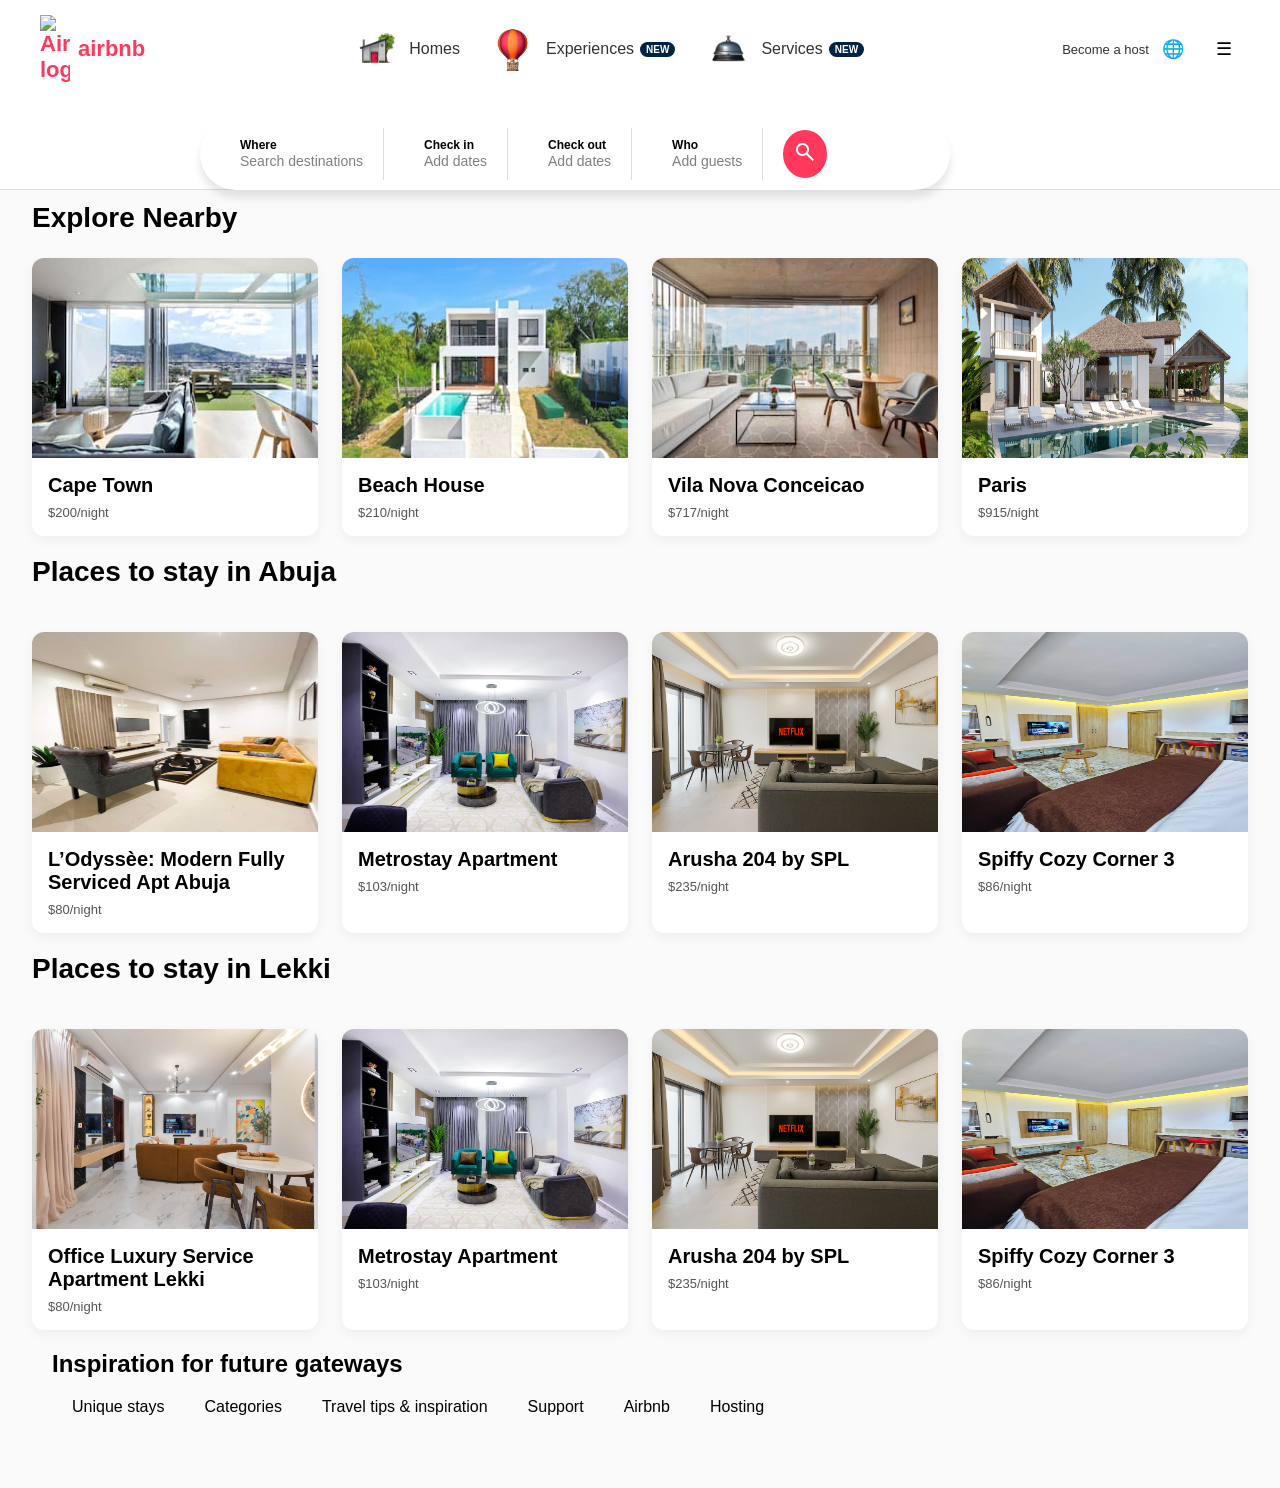
==== index.html @ 518964f1 "assignment" ====
<!DOCTYPE html>
<html>
    <head>
        <title>Explore - Airbnb</title>
        <link rel="stylesheet" href="airbnb.css" />
        <link rel="stylesheet" href="https://fonts.googleapis.com/css2?family=Material+Symbols+Outlined:opsz,wght,FILL,GRAD@24,400,0,0&icon_names=search" />
    </head>

    <body>
        <header>
            <nav class="navbar">
          <div class="logo">
             <img src="https://cdn-icons-png.flaticon.com/512/2111/2111320.png" alt="Airbnb logo">
            airbnb
            </div> 
        <div class="nav-links">
            <a href="#"><img src="home.png"> Homes</a>
            <a href="#"><img src="ballon.png">Experiences <span class="new">NEW</span></a>
            <a href="#"><img src="bell.png">Services<span class="new">NEW</span></a>
    </div>
    <div class="nav-right">
      <p>Become a host</p>
      <button>🌐</button>
      </div>
      
      <div class="dropdown"></div>
      <button class="dropdown-button">☰
      
        <div class="drop-down">
            <a href="support.html">Help center</a>
            <hr>
            <a href="#">
                <span class="highlight">Become a host
                    <img src="home.png">
                </span>
                <small>It's easy to start hosting and earn extra income.</small>
            </a>
            <hr>
            <a href="#">Refer a Host</a>
            <a href="#">Find a co-host</a>
            <a href="#">Gift cards</a>
            <hr>
            <a href="login.html">Log in or Sign up</a>
        </div>
        </button>
        </div>
    
     </nav>
        

        <div class="search-bar">
  <div class="search-item">
     <strong>Where</strong>
        <span>Search destinations</span>
  </div>
  <div class="search-item">
     <strong>Check in</strong>
        <span>Add dates</span>
  </div>
  <div class="search-item">
     <strong>Check out</strong>
        <span>Add dates</span>
  </div>
  <div class="search-item">
     <strong>Who</strong>
        <span>Add guests</span>
    </div>
    <button class="search-btn"><span class="material-symbols-outlined">search</span></button>
    </div>
    </header>
    

        <main>
            <h1>Explore Nearby</h1>
            <div class="grid">
                <div class="card">
                    <img src="capetown.jpg" alt="Listing">
                    <div class="card-content">
                        <h2>Cape Town</h2>
                        <p>$200/night</p>
                    </div>
                </div>

                    <div class="card">
                        <img src="cabarete.jpeg" alt="Listing">
                        <div class="card-content">
                            <h2>Beach House</h2>
                            <p>$210/night</p>
                        </div>
                    </div>

                        <div class="card">
                            <img src="vilanova.jpg" alt="Listing">
                            <div class="card-content">
                                <h2>Vila Nova Conceicao</h2>
                                <p>$717/night</p>
                            </div>
                        </div>

                        <div class="card">
                    <img src="paris.jpeg" alt="Listing">
                    <div class="card-content">
                        <h2>Paris</h2>
                        <p>$915/night</p>
                    </div>
                    </div>

                </div>

                <h1>Places to stay in Abuja</h1>
                <div class="abj">
                    <div class="card">
                    <img src="abuja1.jpeg" alt="Listing">
                    <div class="card-content">
                         <h2>L’Odyssèe: Modern Fully Serviced Apt Abuja</h2>
                        <p>$80/night</p>
                </div>
                </div>

                 <div class="card">
                    <img src="abuja2.jpeg" alt="Listing">
                    <div class="card-content">
                         <h2>Metrostay Apartment</h2>
                        <p>$103/night</p>
                </div>
                </div>

                <div class="card">
                    <img src="abuja3.png" alt="Listing">
                    <div class="card-content">
                         <h2>Arusha 204 by SPL </h2>
                        <p>$235/night</p>
                </div>
                </div>

                <div class="card">
                    <img src="abuja4.jpeg" alt="Listing">
                    <div class="card-content">
                         <h2>Spiffy Cozy Corner 3</h2>
                        <p>$86/night</p>
                </div>
                </div>
                </div>

                <h1>Places to stay in Lekki</h1>
                <div class="lag">
                    <div class="card">
                    <img src="lagos1.jpeg" alt="Listing">
                    <div class="card-content">
                         <h2>Office Luxury Service Apartment Lekki</h2>
                        <p>$80/night</p>
                </div>
                </div>

                 <div class="card">
                    <img src="abuja2.jpeg" alt="Listing">
                    <div class="card-content">
                         <h2>Metrostay Apartment</h2>
                        <p>$103/night</p>
                </div>
                </div>

                <div class="card">
                    <img src="abuja3.png" alt="Listing">
                    <div class="card-content">
                         <h2>Arusha 204 by SPL </h2>
                        <p>$235/night</p>
                </div>
                </div>

                <div class="card">
                    <img src="abuja4.jpeg" alt="Listing">
                    <div class="card-content">
                         <h2>Spiffy Cozy Corner 3</h2>
                        <p>$86/night</p>
                </div>
                </div>
                </div>
            

            <div class="footer">

            <h2>Inspiration for future gateways</h2>

                <div class="tabs">
                    <div class="tab">
                    <a href="#">Unique stays</a>
                <div class="listing-grid unique">
                    <div class="listing-item">
                      <h3>Cabins</h3>
                      <p>United States</p>
                    </div>
                    <div class="listing-item">
                      <h3>Treehouses</h3>
                      <p>United States</p>
                    </div>
                    <div class="listing-item">
                      <h3>Glamping</h3>
                      <p>United States</p>
                    </div>
                    <div class="listing-item">
                        <h3>Tinyhouses</h3>
                        <p>United States</p>
                    </div>
                    <div class="listing-item">
                        <h3>Beach Houses</h3>
                        <p>United States</p>
                    </div>
                    <div class="listing-item">
                        <h3>Campers and RVs</h3>
                        <p>United States</p>
                    </div>
                    <div class="listing-item">
                        <h3>Lakehouses</h3>
                        <p>United States</p>
                    </div>
                    <div class="listing-item">
                        <h3>Yurt Rentals</h3>
                        <p>United States</p>
                    </div>
                    <div class="listing-item">
                        <h3>Yurt Rentals</h3>
                        <p>United Kingdom</p>
                    </div>
                    <div class="listing-item">
                        <h3>Castle Rentals</h3>
                        <p>United States</p>
                    </div>
                    <div class="listing-item">
                        <h3>Houseboats</h3>
                        <p>United States</p>
                    </div>
                    <div class="listing-item">
                        <h3>Holiday Caravans</h3>
                        <p>United Kingdom</p>
                    </div>
                    <div class="listing-item">
                        <h3>Private Island Rentals</h3>
                        <p>United States</p>
                    </div>
                    <div class="listing-item">
                        <h3>Farm Houses</h3>
                        <p>United States</p>
                    </div>
                    <div class="listing-item">
                        <h3>Farm Cottages</h3>
                        <p>United Kingdom</p>
                    </div>
                    <div class="listing-item">
                        <h3>Cabin Rentals</h3>
                        <p>Australia</p>
                    </div>
                    <div class="listing-item">
                        <h3>Luxury Cabins</h3>
                        <p>United Kingdom</p>
                    </div>
                    <div class="listing-item">
                        <h3>Luxury Cabins</h3>
                        <p>United States</p>
                    </div>
                   
                </div>
            </div>

             <div class="tab">
                    <a href="#">Categories</a>
                <div class="listing-grid categories">
                    <div class="listing-item">
                      <h3>Amzing pools</h3>
                    </div>
                    <div class="listing-item">
                      <h3>Arctic</h3>
                    </div>
                    <div class="listing-item">
                      <h3>Camping</h3>
                    </div>
                    <div class="listing-item">
                        <h3>Campers</h3>
                    </div>
                    <div class="listing-item">
                        <h3>Castles</h3>
                    </div>
                    <div class="listing-item">
                        <h3>Containers</h3>
                    </div>
                    <div class="listing-item">
                        <h3>Countryside</h3>
                    </div>
                    <div class="listing-item">
                        <h3>Design</h3>
                    </div>
                    <div class="listing-item">
                        <h3>Earth homes</h3>
                    </div>
                    <div class="listing-item">
                        <h3>Farms</h3>
                    </div>
                    <div class="listing-item">
                        <h3>National parks</h3>
                    </div>
                    <div class="listing-item">
                        <h3>Vineyards</h3>
                    </div>
                    <div class="listing-item">
                        <h3>OMG!</h3>
                    </div>
                    <div class="listing-item">
                        <h3>Tiny homes</h3>
                    </div>
                    <div class="listing-item">
                        <h3>Towers</h3>
                    </div>
                    <div class="listing-item">
                        <h3>Windmills</h3>
                    </div>
                    <div class="listing-item">
                        <h3>Luxe</h3>
                    </div>
                </div>
            </div>

            <div class="tab">
                    <a href="#">Travel tips & inspiration</a>
                <div class="listing-grid transport">
                    <div class="listing-item">
                      <h3>Family travel hub</h3>
                      <p>Tips and inspiration</p>
                    </div>
                    <div class="listing-item">
                      <h3>Family budget travel</h3>
                      <p>Get there for less</p>
                    </div>
                    <div class="listing-item">
                      <h3>Vacation ideas for any budget</h3>
                      <p>Make it special without making it spendy</p>
                    </div>
                    <div class="listing-item">
                        <h3>Travel Europe on a budget</h3>
                        <p>How to take the kids to Europe for less</p>
                    </div>
                    <div class="listing-item">
                        <h3>Outdoor adventure</h3>
                        <p>Explore nature with the family</p>
                    </div>
                    <div class="listing-item">
                        <h3>Bucket list national parks</h3>
                        <p>Must-see parks for family travel</p>
                    </div>
                    <div class="listing-item">
                        <h3>Kid-friendly state parks</h3>
                        <p>Check out these family-friendly hikes</p>
                    </div>
                </div>
            </div>
            
            <div class="tab">
                <a href="#">Support</a>
                <div class="listing-grid">
            <div class="listing-item">
                  <a href="support.html" target="_blank" class="help">Help center</a>
                    <p>Air cover</p>
                    <p>Anti-discrimination</p>
                    <p>Disability support</p>
                    <p>Cancellation options</p>
                    <p>Report neighborhood concern</p>
            </div>
            </div>
            </div>

            <div class="tab">
                <a href="#">Airbnb</a>
                <div class="listing-grid">
            <div class="listing-item">
                    <p>Help center</p>
                    <p>Airbnb your home</p>
                    <p>Aircover for hosts</p>
                    <p>Hosting rescourses</p>
                    <p>Community forum</p>
                    <p>Hosting responsibility</p>
                    <p>Airbnb-friendly apatments</p>
                    <p>Join a free Hosting class</p>
            </div>
            </div>
            </div>

            <div class="tab">
                <a href="#">Hosting</a>
                <div class="listing-grid">
            <div class="listing-item">
                    <p>Newsroom</p>
                    <p>New features</p>
                    <p>Careers</p>
                    <p>Investors</p>
                    <p>Gift cards</p>
            </div>
            </div>
            </div>

            </div>
            
             
            </div>            
        </main>
    </body>
</html>
---- airbnb.css ----
* {
    margin: 0;
    padding: 0;
    box-sizing: border-box;
    font-family: Arial, sans-serif;
  }
  
  body {
    background-color: #fafafa;
  }
 
    .divider {
      height: 40px;
      width: 1px;
      background-color: #ccc;
    }
    p {
      color: #333;
      font-size: small;
    }
    

  
  
  header {
    background-color: white;
    height: 190px;
    border-bottom: 1px solid #ddd;
    /* top: 0;
    left: 0;
    right: 0;
    height: 55px;
    box-shadow: 0 2px 4px rgba(0, 0, 0, 0.1); */
  }
   .navbar {
      display: flex;
      justify-content: space-between;
      align-items: center;
      padding: 15px 40px;
    }
  .nav-links {
      display: flex;
      align-items: center;
      gap: 30px;
      margin-left: 200px;
    }
    .nav-links img{
      width: 50px;
      height: 50px;
      object-fit: contain;
    }
    .nav-links a {
      text-decoration: none;
      color: #333;
      font-size: 16px;
      display: flex;
      align-items: center;
      gap: 6px;
      font-weight: 500;
    }
    .nav-links a .new {
      background: #002244;
      color: white;
      font-size: 10px;
      font-weight: bold;
      padding: 2px 6px;
      border-radius: 10px;
    }
     .nav-right {
      display: flex;
      font-size: 20px;
      color: #555;
      align-items: center;
      gap: 5px;
      margin-left: 190px;
    }
     .nav-right button {
      border: none;
      background: none;
      cursor: pointer;
      padding: 8px;
      border-radius: 50%;
      font-size: 18px;
    }

    .nav-right button:hover {
      background: #f5f5f5;
    }
    .dropdown-button:hover {
      background: #f5f5f5;
    }
    .dropdown-button {
      border: none;
      background: none;
      cursor: pointer;
      padding: 8px;
      border-radius: 50%;
      font-size: 18px;
    }
    .drop-down{
      display: none;
      position: absolute;
      right: 30px;
      top: 57px;
      background: white;
      min-width: 240px;
      box-shadow: 0px 4px 12px rgba(0, 0, 0, 0.1);
      border-radius: 15px;
      padding: 10px 0;
    }
    .drop-down a {
      display: block;
      padding: 10px 16px;
      text-decoration: none;
      color: #333;
      font-size: 14px;
    }
    /* .drop-down hr{
      border: none;
      border-top: 1px solid white;
      margin: 8px 0;
    } */
    .dropdown-button:hover .drop-down{
      display: block;
    }
    .highlight img {
      width: 30px;
      height: 30px;
      object-fit: cover;
    }
    .highlight{
      display: inline-flex;
      align-items: center;
      gap: 6px;
      font-weight: bold;
    }
    .drop-down .highlight{
      font-weight: bold;
    }
    .drop-down small{
      display: block;
      color: #777;
      font-size: 12px;
    }

    .logo {
      display: flex;
      align-items: center;
      gap: 8px;
      font-size: 22px;
      font-weight: bold;
      color: #ff385c;
    }

  .logo img {
      width: 30px;
    }
  
  .search-bar {
  display: flex;
  align-items: center;
  width: 750px;
  margin-top: 20px;
  margin-left: 200px;
  background-color: white;
  border-radius: 50px;
  box-shadow: 0 8px 8px rgba(0, 0, 0, 0.1);
  padding: 10px 20px;
  gap: 20px;
  /* position: fixed;
  top: 30px;
  left: 250px;
  right: 500px; */
}

.search-item {
  padding: 10px 20px;
  border-right: 1px solid #ddd;
  cursor: pointer;
  transition: background 0.2s, box-shadow 0.2s;
}


.search-item:hover {
  background: #f7f7f7;
  box-shadow: inset 0 0 5px rgba(0,0,0,0.05);
  border-radius: 30px;
}

.search-item strong {
  display: block;
  font-size: 12px;
}

.search-item span {
  font-size: 14px;
  color: gray;
}

.search-btn {
  background: #ff385c;
  border: none;
  color: white;
  font-size: 16px;
  padding: 10px;
  border-radius: 50%;
  cursor: pointer;
  transition: background 0.2s;
}

.search-btn:hover {
  background: #e00040;
}



  
  main {
    padding: 2rem;
    margin-top: -40px;
  }
  
  h1 {
    margin-bottom: 1.5rem;
    font-size: 1.75rem;
  }
  
  .grid {
    display: grid;
    grid-template-columns: repeat(auto-fit, minmax(280px, 1fr));
    gap: 1.5rem;
  }

  .abj {
    display: grid;
    grid-template-columns: repeat(auto-fit, minmax(280px, 1fr));
    gap: 1.5rem;
    padding-top: 20px;
  }
  .lag {
    display: grid;
    grid-template-columns: repeat(auto-fit, minmax(280px, 1fr));
    gap: 1.5rem;
    padding-top: 20px;
  }
  
  .card {
    background-color: white;
    border-radius: 12px;
    overflow: hidden;
    box-shadow: 0 4px 12px rgba(0,0,0,0.05);
    transition: transform 0.2s;
  }
  
  .card:hover {
    transform: translateY(-5px);
  }
  
  .card img {
    width: 100%;
    height: 200px;
    display: block;
  }
  
  .card-content {
    padding: 1rem;
  }
  
  .card-content h2 {
    font-size: 1.25rem;
    margin-bottom: 0.5rem;
  }
  
  .card-content p {
    color: #555;
  }.listing-grid {
    display: grid;
    /* grid-template-columns: repeat(auto-fill, minmax(180px, 1fr)); */
    grid-template-columns: repeat(6, 1fr);
    position: absolute;
    gap: 24px;
    padding-top: 20px;
  }
  
  .listing-item h3 {
    font-size: 15px;
    margin: 0;
    font-weight: 600;
  }
  
  .listing-item p {
    font-size: 13px;
    color: #555;
    margin: 4px 0 0;
  }
  .listing-item:hover {
    color: #555;
    cursor: pointer;
  }
  .tab {
    padding: 20px;
  }
  .tab a {
    text-decoration: none;
    color: black;
  }
  .listing-grid{
    display: none;
    position: absolute;
    /* left:-20%; */
  }
  .tab:hover .listing-grid{
    display: grid;
  }
  .tabs {
    display: flex;
    position: relative;
  }
.unique{
  left:-0.6%
}
.categories{
  left:-1%
}
.transport{
  left:-1%
}

h1 {
  padding-top: 20px;
}
.footer {
  padding: 20px;
}
.help{
  text-decoration: none;
  color: #555;
  font-size: 13px;
}
.help:hover {
  text-decoration: underline;
}
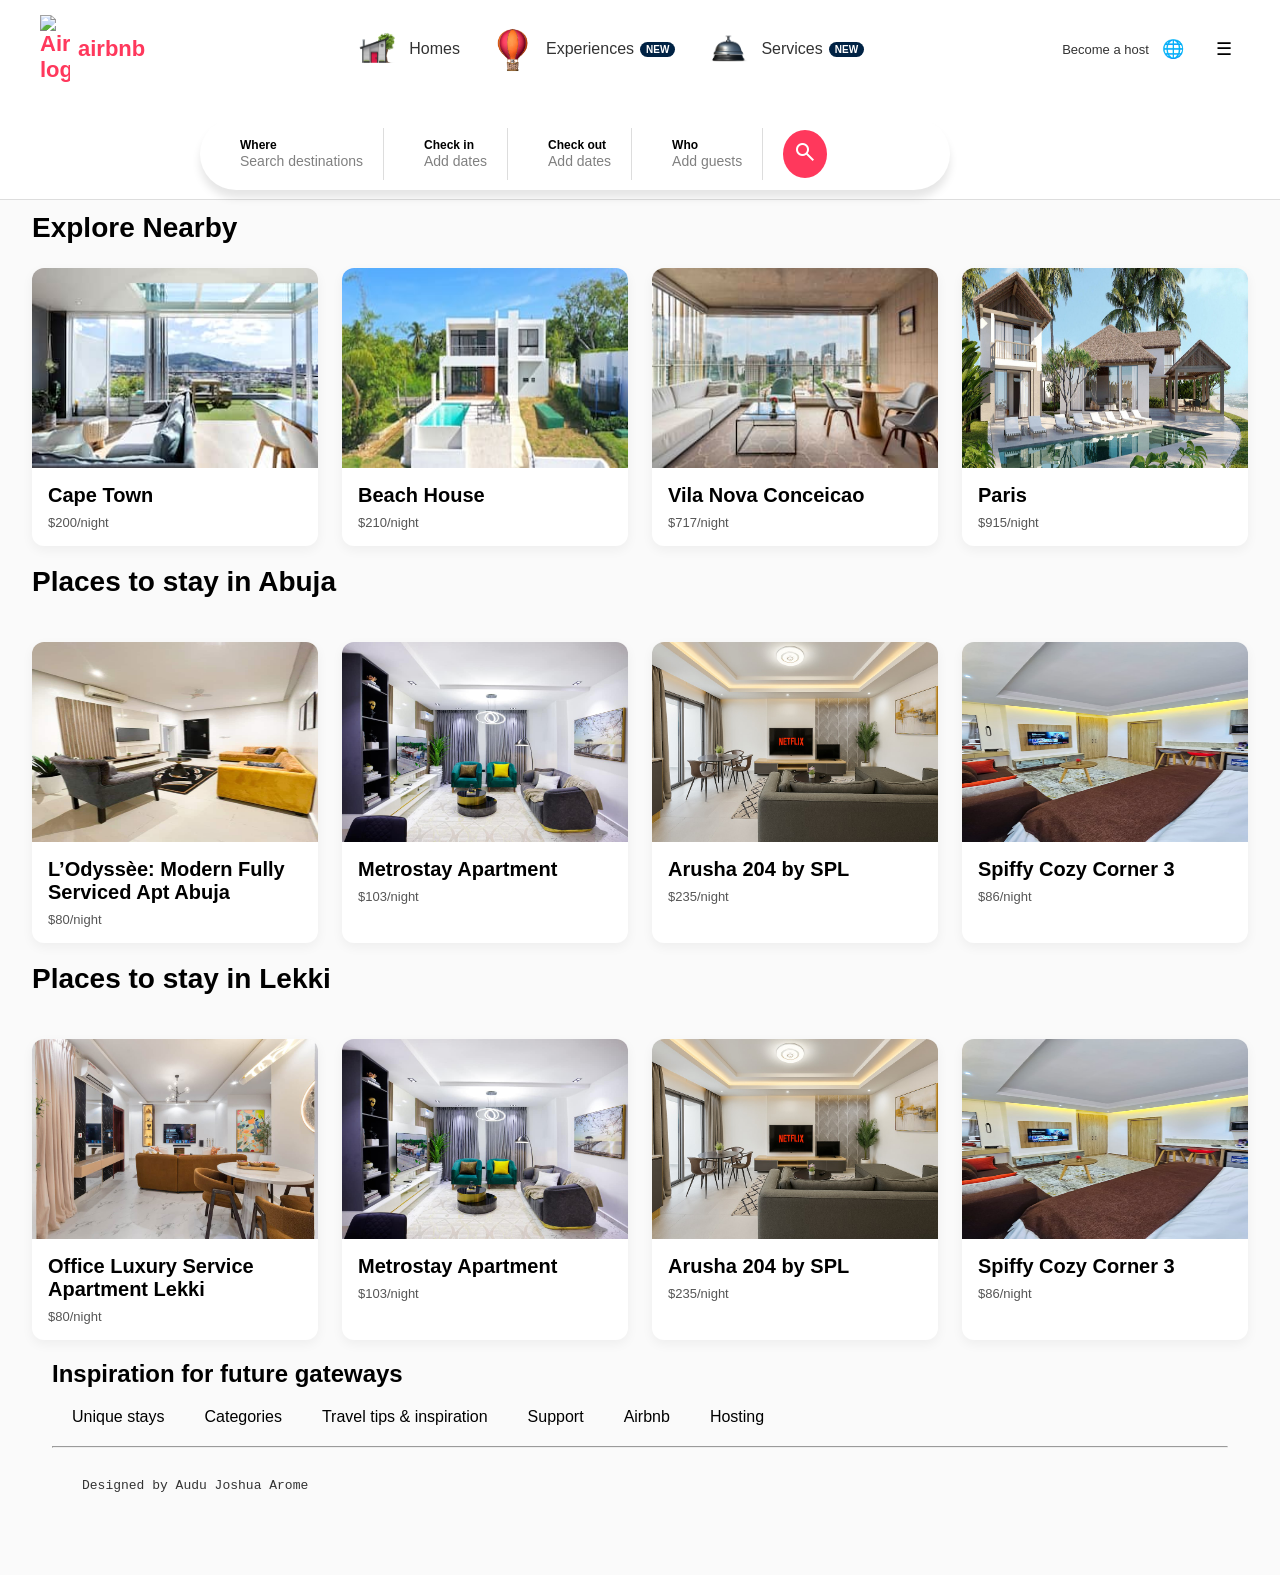
==== commit 593ca89c: "update" ====
--- a/index.html
+++ b/index.html
@@ -22,7 +22,7 @@
       <p>Become a host</p>
       <button>🌐</button>
       </div>
-      
+
       <div class="dropdown"></div>
       <button class="dropdown-button">☰
       
@@ -397,9 +397,13 @@
             </div>
 
             </div>
+
+            <hr>
+            <div class="foot">
+                <p>Designed by Audu Joshua Arome</p>
+            </div>
+            </div>  
             
-             
-            </div>            
         </main>
     </body>
 </html>
--- a/airbnb.css
+++ b/airbnb.css
@@ -24,7 +24,7 @@
   
   header {
     background-color: white;
-    height: 190px;
+    height: 200px;
     border-bottom: 1px solid #ddd;
     /* top: 0;
     left: 0;
@@ -106,7 +106,7 @@
       min-width: 240px;
       box-shadow: 0px 4px 12px rgba(0, 0, 0, 0.1);
       border-radius: 15px;
-      padding: 10px 0;
+      /* padding: 10px 0; */
     }
     .drop-down a {
       display: block;
@@ -141,6 +141,11 @@
       display: block;
       color: #777;
       font-size: 12px;
+    }
+    .drop-down a:hover{
+      background: #f7f7f7;
+      box-shadow: inset 0 0 5px rgba(0,0,0,0.05);
+      border-radius: 30px;
     }
 
     .logo {
@@ -339,4 +344,9 @@
 }
 .help:hover {
   text-decoration: underline;
+}
+
+.foot p{
+  font-family:'Courier New', Courier, monospace;
+  padding: 30px;
 }
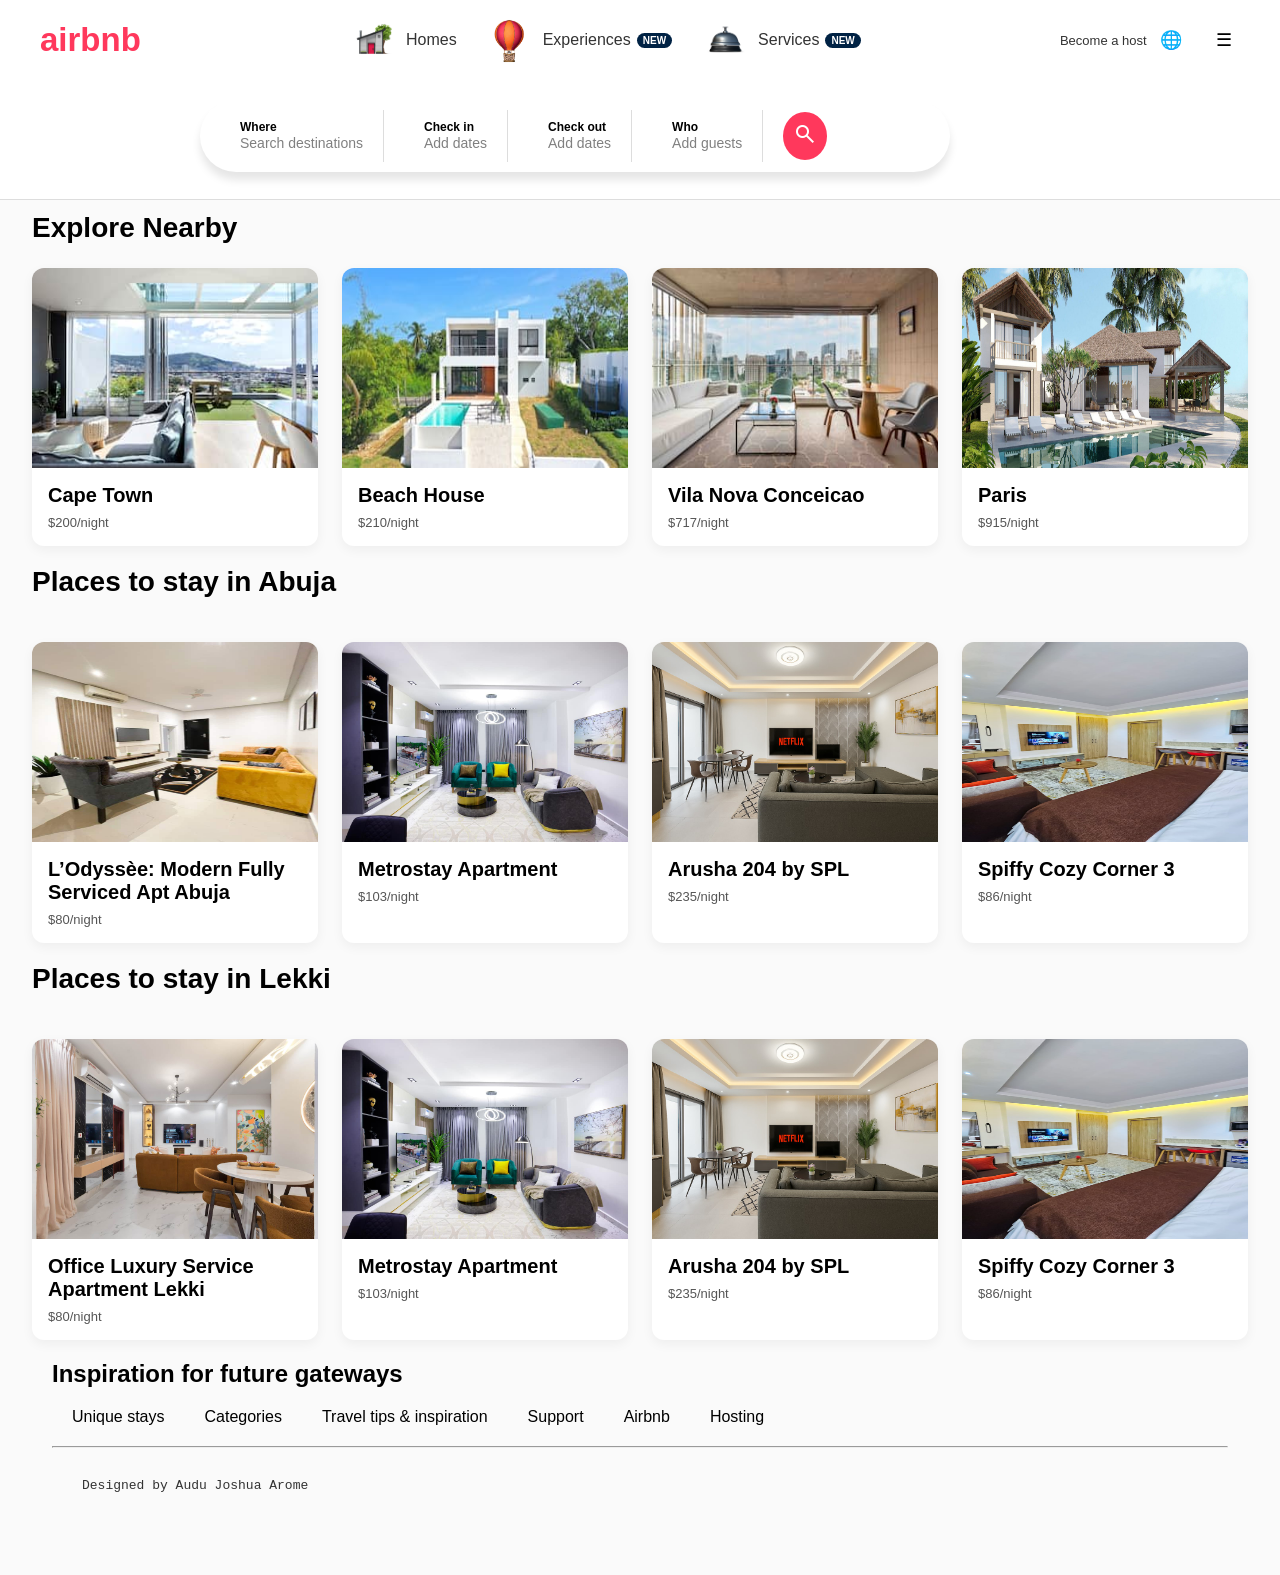
==== commit eb552c6d: "update files" ====
--- a/index.html
+++ b/index.html
@@ -10,8 +10,7 @@
         <header>
             <nav class="navbar">
           <div class="logo">
-             <img src="https://cdn-icons-png.flaticon.com/512/2111/2111320.png" alt="Airbnb logo">
-            airbnb
+           <h2>airbnb</h2> 
             </div> 
         <div class="nav-links">
             <a href="#"><img src="home.png"> Homes</a>
